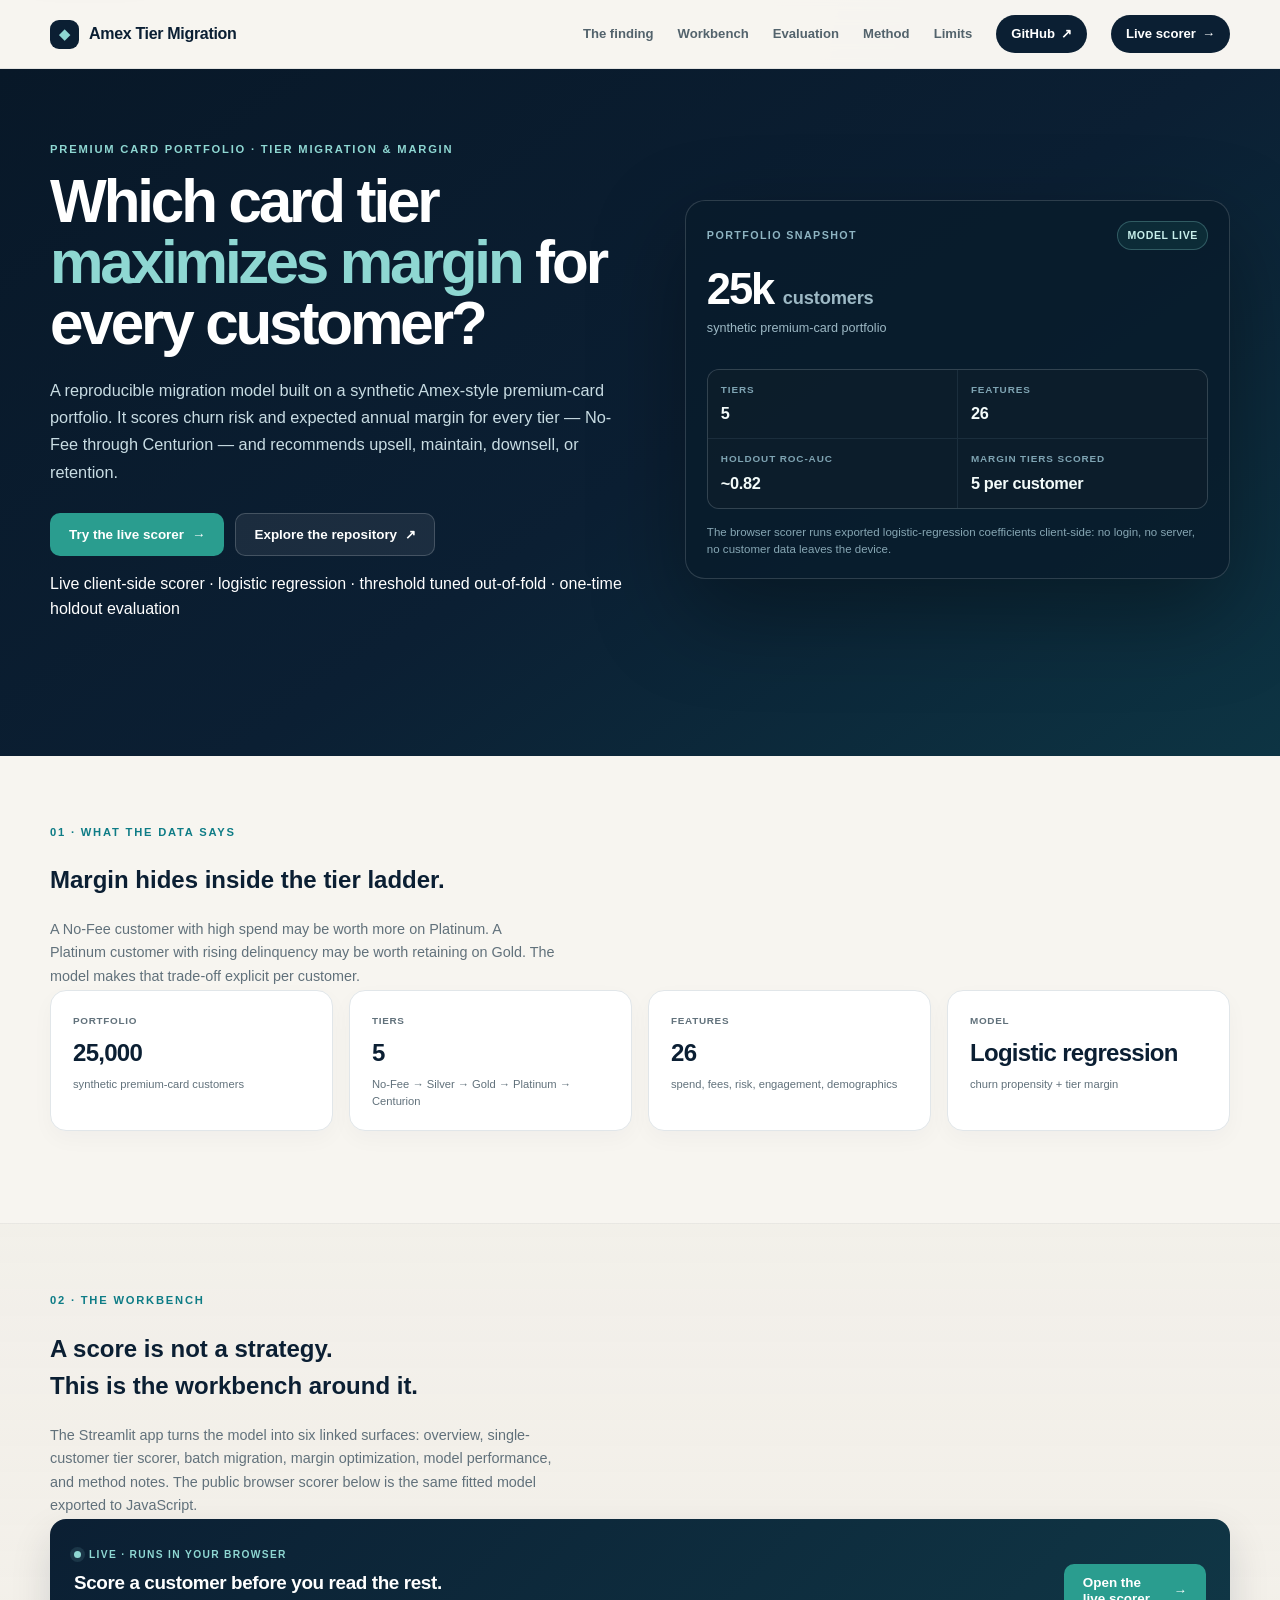
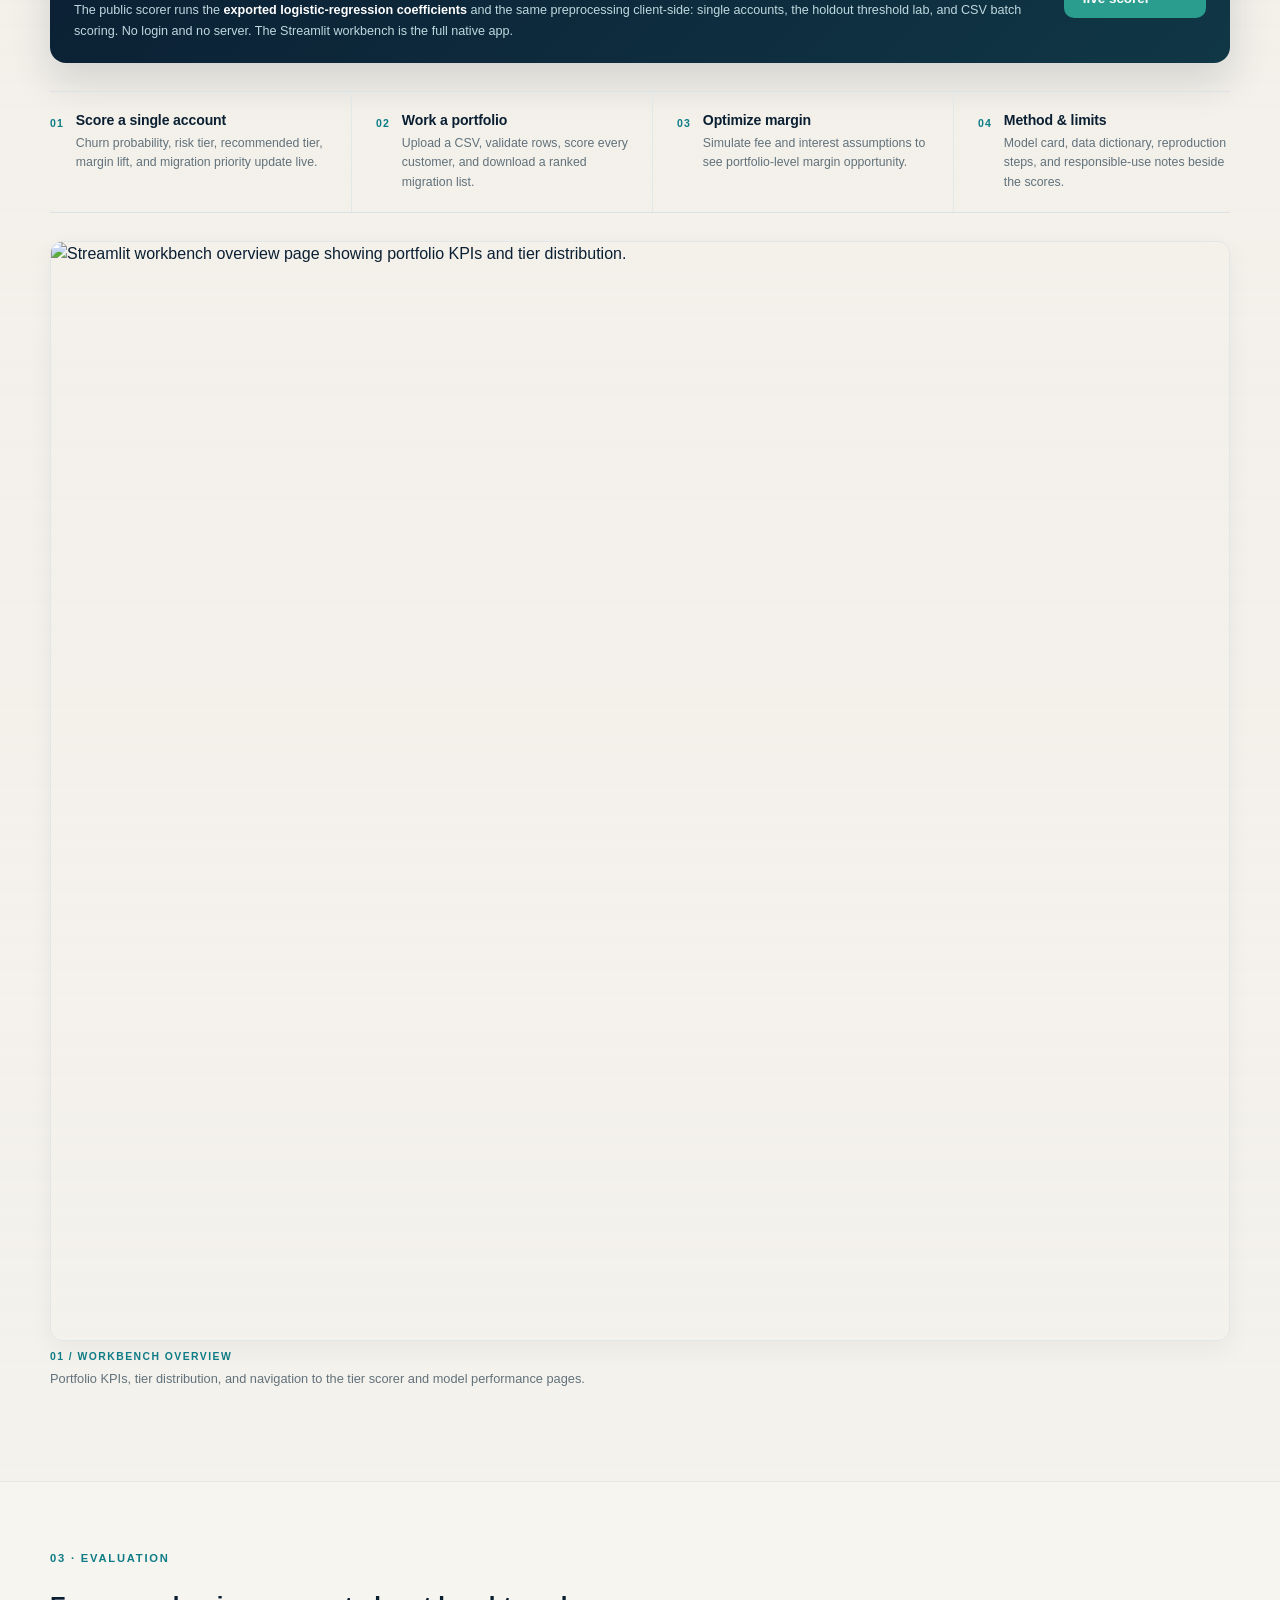
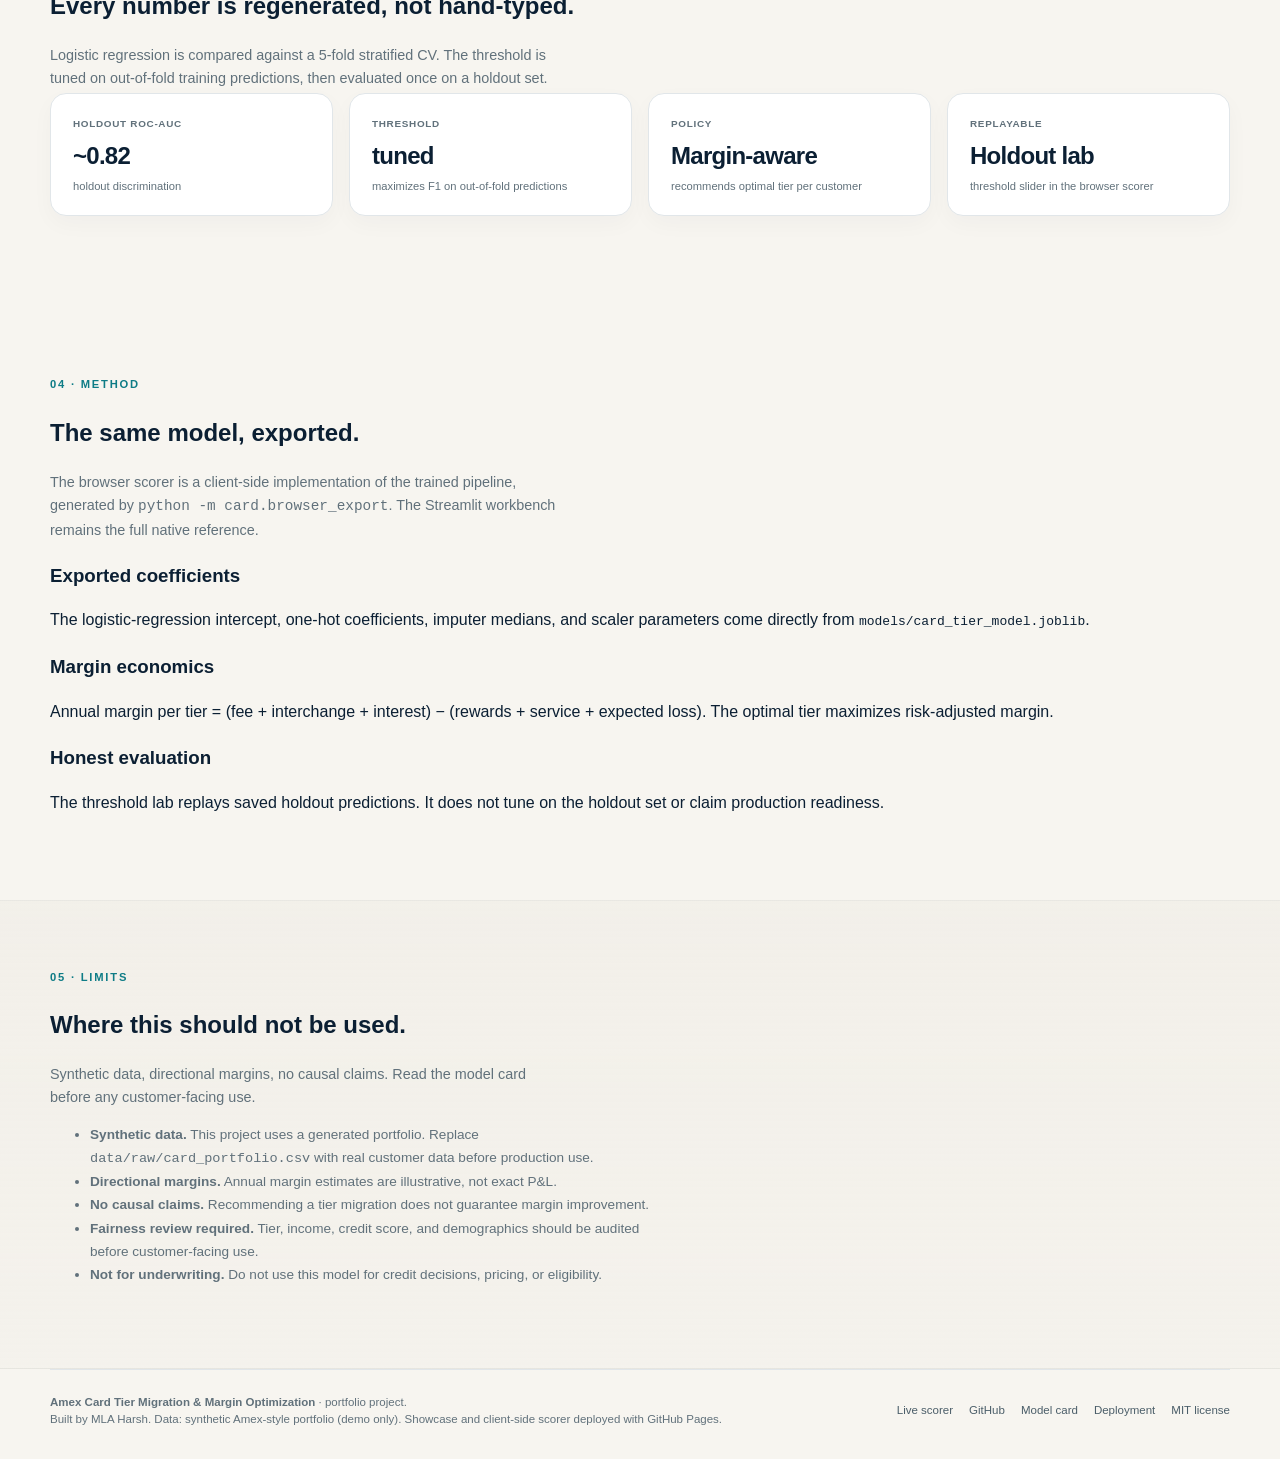
==== docs/index.html @ 5629707d "Initial commit: Amex Premium Card Tier Migration & Margin Optimization Logistic regression pipeline " ====
<!doctype html>
<html lang="en">
<head>
<meta charset="utf-8">
<meta name="viewport" content="width=device-width, initial-scale=1">
<title>Amex Card Tier Migration & Margin Optimization</title>
<meta name="description" content="Premium card tier migration and margin optimization model — logistic regression, tier economics, and a live client-side scorer.">
<meta name="theme-color" content="#0B1F33">
<meta property="og:title" content="Amex Card Tier Migration & Margin Optimization">
<meta property="og:description" content="Which card tier maximizes margin for every customer? A reproducible migration model with a live client-side scorer.">
<meta property="og:type" content="website">
<meta property="og:url" content="https://mlaharsh.github.io/amex-tier-migration/">
<meta property="og:image" content="https://mlaharsh.github.io/amex-tier-migration/assets/app_overview.png">
<meta name="twitter:card" content="summary_large_image">
<link rel="canonical" href="https://mlaharsh.github.io/amex-tier-migration/">
<style>
  :root {
    --ink: #0B1F33;
    --ink-soft: #14384B;
    --teal: #0E7C86;
    --teal-deep: #0A6570;
    --mint: #2A9D8F;
    --mint-light: #8ED7D2;
    --coral: #E76F51;
    --amber: #E9C46A;
    --orange: #F4A261;
    --cream: #F7F5F0;
    --paper: #FFFFFF;
    --muted: #61717B;
    --muted-dark: #4B5E69;
    --line: #E1E6E9;
    --line-dark: #C7D0D4;
    --max: 1180px;
    --shadow: 0 18px 50px rgba(11, 31, 51, 0.08);
    --shadow-soft: 0 8px 24px rgba(11, 31, 51, 0.05);
    --font: "Segoe UI", "Inter", -apple-system, BlinkMacSystemFont, "Helvetica Neue", Arial, sans-serif;
    --mono: "Cascadia Code", "SFMono-Regular", Consolas, "Liberation Mono", monospace;
  }
  * { box-sizing: border-box; }
  html { scroll-behavior: smooth; }
  body {
    margin: 0;
    background: radial-gradient(circle at 92% 2%, rgba(42, 157, 143, 0.08), transparent 28rem), var(--cream);
    color: var(--ink);
    font-family: var(--font);
    line-height: 1.55;
    -webkit-font-smoothing: antialiased;
  }
  img { max-width: 100%; display: block; }
  a { color: inherit; text-decoration: none; }
  ::selection { background: rgba(42, 157, 143, 0.24); }
  :focus-visible { outline: 3px solid rgba(14, 124, 134, 0.42); outline-offset: 3px; }
  .wrap { width: min(var(--max), calc(100% - 48px)); margin-inline: auto; }
  .skip {
    position: absolute; left: 16px; top: -100px; z-index: 100;
    background: var(--paper); color: var(--ink); padding: 10px 16px;
    border-radius: 8px; text-decoration: none; font-weight: 700;
    box-shadow: var(--shadow); transition: top 0.2s ease;
  }
  .skip:focus { top: 14px; }
  .site-header {
    position: sticky; top: 0; z-index: 50;
    background: rgba(247, 245, 240, 0.92);
    border-bottom: 1px solid rgba(11, 31, 51, 0.08);
    backdrop-filter: blur(14px); -webkit-backdrop-filter: blur(14px);
  }
  .header-inner { min-height: 68px; display: flex; align-items: center; justify-content: space-between; gap: 24px; }
  .brand { display: inline-flex; align-items: center; gap: 10px; text-decoration: none; font-weight: 750; letter-spacing: -0.02em; font-size: 1rem; white-space: nowrap; }
  .brand-mark { width: 29px; height: 29px; display: grid; place-items: center; border-radius: 9px; background: var(--ink); color: var(--mint-light); font-size: 0.88rem; line-height: 1; }
  .nav { display: flex; align-items: center; gap: 24px; font-size: 0.82rem; font-weight: 600; }
  .nav a { color: #53636c; transition: color 0.18s ease; }
  .nav a:hover, .nav a:focus-visible { color: var(--teal); }
  .nav-cta {
    display: inline-flex; align-items: center; gap: 6px;
    background: var(--ink); color: #ffffff !important; border-radius: 999px;
    padding: 9px 15px; transition: background 0.18s ease;
  }
  .nav-cta:hover { background: var(--teal); }
  .hero {
    position: relative; overflow: hidden; background: #081828;
    color: #ffffff; padding: 72px 0 64px;
  }
  .hero::before {
    content: ""; position: absolute; inset: 0;
    background: linear-gradient(145deg, #081828 0%, #0B1F33 54%, #0D3443 100%);
    pointer-events: none;
  }
  .hero-grid { position: relative; display: grid; grid-template-columns: 1.03fr 0.97fr; gap: 56px; align-items: center; padding-bottom: 54px; }
  .hero-copy { animation: rise 0.7s ease both; }
  .eyebrow { margin: 0 0 14px; color: var(--teal); font-size: 0.7rem; font-weight: 750; letter-spacing: 0.16em; text-transform: uppercase; }
  .eyebrow-light { color: var(--mint-light); }
  .hero h1 { max-width: 760px; margin: 0 0 22px; font-size: clamp(2.55rem, 4.7vw, 4.15rem); font-weight: 760; line-height: 1.01; letter-spacing: -0.052em; color: #ffffff; }
  .h1-accent { color: var(--mint-light); }
  .hero-lead { max-width: 620px; margin: 0; color: #c8dce3; font-size: 1.02rem; line-height: 1.68; }
  .hero-actions { display: flex; flex-wrap: wrap; gap: 11px; margin-top: 27px; }
  .btn {
    display: inline-flex; align-items: center; justify-content: center; gap: 8px;
    min-height: 43px; padding: 10px 18px; border: 1px solid transparent;
    border-radius: 10px; font-family: var(--font); font-size: 0.84rem;
    font-weight: 700; line-height: 1.2; text-decoration: none; cursor: pointer;
    transition: background 0.18s ease, transform 0.18s ease;
  }
  .btn:hover { transform: translateY(-1px); }
  .btn-primary { background: var(--mint); color: #ffffff; }
  .btn-primary:hover { background: #238779; }
  .btn-ghost { background: rgba(255, 255, 255, 0.07); border-color: rgba(255, 255, 255, 0.18); color: #ffffff; }
  .btn-ghost:hover { background: rgba(255, 255, 255, 0.13); }
  .hero-visual { animation: rise 0.8s 0.08s ease both; }
  .hero-panel {
    position: relative; overflow: hidden; border: 1px solid rgba(255, 255, 255, 0.15);
    border-radius: 20px; background: rgba(9, 28, 43, 0.84);
    box-shadow: 0 34px 90px rgba(0, 0, 0, 0.35);
  }
  .hero-panel-top { position: relative; display: flex; align-items: center; justify-content: space-between; gap: 12px; padding: 20px 21px 0; }
  .hero-panel-label { margin: 0; color: #8eb4c2; font-size: 0.67rem; font-weight: 700; letter-spacing: 0.13em; text-transform: uppercase; }
  .live-chip {
    display: inline-flex; align-items: center; gap: 7px; padding: 5px 9px;
    border: 1px solid rgba(142, 215, 210, 0.28); border-radius: 999px;
    background: rgba(42, 157, 143, 0.12); color: #c7efeb; font-size: 0.66rem;
    font-weight: 700; letter-spacing: 0.06em; text-transform: uppercase;
  }
  .hero-metric { position: relative; padding: 18px 21px 10px; }
  .hero-metric-value { display: block; color: #ffffff; font-size: clamp(2rem, 3.4vw, 2.8rem); font-weight: 760; line-height: 1; letter-spacing: -0.05em; }
  .hero-metric-label { display: block; margin-top: 8px; color: #9db9c5; font-size: 0.79rem; }
  .hero-mini-grid {
    position: relative; display: grid; grid-template-columns: repeat(2, minmax(0, 1fr)); gap: 1px;
    margin: 20px 21px 0; overflow: hidden; border: 1px solid rgba(255, 255, 255, 0.1);
    border-radius: 12px; background: rgba(255, 255, 255, 0.08);
  }
  .hero-mini { padding: 12px 13px; background: rgba(8, 24, 38, 0.76); }
  .hero-mini span { display: block; color: #7fa4b3; font-size: 0.62rem; font-weight: 700; letter-spacing: 0.09em; text-transform: uppercase; }
  .hero-mini strong { display: block; margin-top: 4px; color: #f3fbfa; font-size: 1.02rem; font-weight: 700; letter-spacing: -0.02em; }
  .hero-panel-foot {
    position: relative; margin: 15px 21px 19px; color: #87a7b4; font-size: 0.72rem; line-height: 1.5;
  }
  .hero-panel-foot strong { color: #dcecef; }
  .section { padding: 68px 0; }
  .section-tinted {
    background: linear-gradient(180deg, rgba(240, 237, 230, 0.66), rgba(240, 237, 230, 0.38)), var(--cream);
    border-top: 1px solid rgba(11, 31, 51, 0.05); border-bottom: 1px solid rgba(11, 31, 51, 0.05);
  }
  .section-head { display: flex; align-items: flex-end; justify-content: space-between; gap: 36px; margin-bottom: 27px; }
  .section-head h2 { margin: 0; font-size: clamp(1.75rem, 2.7vw, 2.45rem); line-height: 1.1; letter-spacing: -0.04em; }
  .section-lead { max-width: 510px; margin: 0 0 2px; color: var(--muted); font-size: 0.9rem; line-height: 1.62; }
  .feature-grid { display: grid; grid-template-columns: repeat(4, 1fr); gap: 0 24px; margin: 4px 0 28px; border-top: 1px solid #DCE2E4; border-bottom: 1px solid #DCE2E4; }
  .feature { display: flex; gap: 12px; padding: 20px 0; }
  .feature + .feature { padding-left: 24px; border-left: 1px solid #E2E7E8; }
  .feature-num { flex: 0 0 auto; color: var(--teal); font-size: 0.66rem; font-weight: 750; letter-spacing: 0.1em; padding-top: 3px; }
  .feature h3 { margin: 0 0 5px; font-size: 0.88rem; line-height: 1.25; letter-spacing: -0.01em; }
  .feature p { margin: 0; color: var(--muted); font-size: 0.77rem; line-height: 1.55; }
  .metric-grid { display: grid; grid-template-columns: repeat(4, 1fr); gap: 16px; margin-bottom: 24px; }
  .metric-card { padding: 22px 22px 20px; border: 1px solid var(--line); border-radius: 16px; background: var(--paper); box-shadow: 0 8px 22px rgba(11, 31, 51, 0.03); }
  .metric-label { color: var(--muted); font-size: 0.62rem; font-weight: 650; letter-spacing: 0.07em; text-transform: uppercase; }
  .metric-value { color: var(--ink); font-size: 1.5rem; font-weight: 700; letter-spacing: -0.03em; margin-top: 6px; }
  .metric-detail { color: var(--muted); font-size: 0.7rem; margin-top: 4px; }
  .shot { margin-bottom: 24px; }
  .shot img { border-radius: 12px; border: 1px solid var(--line); box-shadow: var(--shadow-soft); }
  .shot figcaption { margin-top: 8px; }
  .shot-label { display: block; color: var(--teal); font-size: 0.65rem; font-weight: 750; letter-spacing: 0.14em; text-transform: uppercase; margin-bottom: 4px; }
  .shot figcaption p { margin: 0; color: var(--muted); font-size: 0.8rem; line-height: 1.55; }
  .live-banner {
    display: flex; align-items: center; justify-content: space-between; gap: 28px;
    margin: 0 0 28px; padding: 22px 24px; border-radius: 16px;
    background: linear-gradient(135deg, #0B1F33 0%, #103746 100%);
    color: #FFFFFF; box-shadow: 0 18px 40px rgba(11, 31, 51, 0.14);
  }
  .live-pill { display: inline-flex; align-items: center; gap: 8px; margin: 0 0 9px; color: var(--mint-light); font-size: 0.64rem; font-weight: 750; letter-spacing: 0.13em; text-transform: uppercase; }
  .live-dot { width: 7px; height: 7px; border-radius: 50%; background: var(--mint-light); box-shadow: 0 0 0 4px rgba(142, 215, 210, 0.12); }
  .live-banner h3 { margin: 0 0 6px; font-size: 1.18rem; line-height: 1.2; letter-spacing: -0.02em; }
  .live-banner p:last-child { margin: 0; color: #BFD8DF; font-size: 0.79rem; line-height: 1.6; }
  .live-banner p strong { color: #FFFFFF; font-weight: 650; }
  .footer { padding: 0 0 32px; color: var(--muted); font-size: 0.72rem; }
  .footer-inner { display: flex; align-items: center; justify-content: space-between; gap: 22px; padding-top: 24px; border-top: 1px solid var(--line); }
  .footer-links { display: flex; flex-wrap: wrap; gap: 16px; }
  .footer a { color: var(--muted-dark); text-decoration: none; }
  .footer a:hover { color: var(--teal-deep); }
  .sr-only { position: absolute; width: 1px; height: 1px; padding: 0; margin: -1px; overflow: hidden; clip: rect(0, 0, 0, 0); white-space: nowrap; border: 0; }
  @keyframes rise { from { opacity: 0; transform: translateY(14px); } to { opacity: 1; transform: translateY(0); } }
  @media (max-width: 1000px) {
    .hero-grid { grid-template-columns: 1fr; gap: 34px; padding-bottom: 46px; }
    .feature-grid { grid-template-columns: 1fr 1fr; }
    .feature:nth-child(3) { border-left: 0; padding-left: 0; border-top: 1px solid #E2E7E8; }
    .feature:nth-child(4) { border-top: 1px solid #E2E7E8; }
    .metric-grid { grid-template-columns: 1fr 1fr; }
  }
  @media (max-width: 760px) {
    .wrap { width: min(var(--max), calc(100% - 32px)); }
    .nav { gap: 0; }
    .nav a:not(.nav-cta) { display: none; }
    .site-header { position: relative; }
    .hero { padding-top: 48px; }
    .hero h1 { font-size: clamp(2.55rem, 11vw, 3.65rem); }
    .stat-strip, .feature-grid, .metric-grid { grid-template-columns: 1fr; }
    .feature, .feature:nth-child(3), .feature:nth-child(4) { padding: 17px 0; border-left: 0; border-top: 1px solid #E2E7E8; }
    .live-banner { align-items: flex-start; flex-direction: column; gap: 18px; padding: 20px 18px; }
    .footer-inner { align-items: flex-start; flex-direction: column; gap: 12px; }
  }
  @media (prefers-reduced-motion: reduce) {
    html { scroll-behavior: auto; }
    *, *::before, *::after { animation-duration: 0.001ms !important; animation-iteration-count: 1 !important; transition-duration: 0.001ms !important; }
  }
</style>
</head>
<body>
<a class="skip" href="#main">Skip to content</a>

<header class="site-header">
  <div class="wrap header-inner">
    <a class="brand" href="#top" aria-label="Amex Tier Migration home">
      <span class="brand-mark" aria-hidden="true">◆</span>
      <span>Amex Tier Migration</span>
    </a>
    <nav class="nav" aria-label="Primary navigation">
      <a href="#finding">The finding</a>
      <a href="#workbench">Workbench</a>
      <a href="#evaluation">Evaluation</a>
      <a href="#method">Method</a>
      <a href="#limits">Limits</a>
      <a class="nav-cta" href="https://github.com/mlaharsh/amex-tier-migration" target="_blank" rel="noreferrer">GitHub <span aria-hidden="true">↗</span></a>
      <a class="nav-cta" href="scorer.html">Live scorer <span aria-hidden="true">→</span></a>
    </nav>
  </div>
</header>

<main id="main">
  <section class="hero" id="top">
    <div class="wrap hero-grid">
      <div class="hero-copy">
        <p class="eyebrow eyebrow-light">Premium card portfolio · tier migration & margin</p>
        <h1>Which card tier <span class="h1-accent">maximizes margin</span> for every customer?</h1>
        <p class="hero-lead">
          A reproducible migration model built on a synthetic Amex-style premium-card portfolio.
          It scores churn risk and expected annual margin for every tier — No-Fee through Centurion —
          and recommends upsell, maintain, downsell, or retention.
        </p>
        <div class="hero-actions">
          <a class="btn btn-primary" href="scorer.html">Try the live scorer <span aria-hidden="true">→</span></a>
          <a class="btn btn-ghost" href="https://github.com/mlaharsh/amex-tier-migration" target="_blank" rel="noreferrer">Explore the repository <span aria-hidden="true">↗</span></a>
        </div>
        <p class="hero-note">Live client-side scorer · logistic regression · threshold tuned out-of-fold · one-time holdout evaluation</p>
      </div>

      <div class="hero-visual">
        <div class="hero-panel">
          <div class="hero-panel-top">
            <p class="hero-panel-label">Portfolio snapshot</p>
            <span class="live-chip">Model live</span>
          </div>
          <div class="hero-metric">
            <span class="hero-metric-value">25k <span style="font-size:0.42em;font-weight:600;letter-spacing:-0.01em;color:#9db9c5;">customers</span></span>
            <span class="hero-metric-label">synthetic premium-card portfolio</span>
          </div>
          <div class="hero-mini-grid">
            <div class="hero-mini"><span>Tiers</span><strong>5</strong></div>
            <div class="hero-mini"><span>Features</span><strong>26</strong></div>
            <div class="hero-mini"><span>Holdout ROC-AUC</span><strong>~0.82</strong></div>
            <div class="hero-mini"><span>Margin tiers scored</span><strong>5 per customer</strong></div>
          </div>
          <p class="hero-panel-foot">
            The browser scorer runs exported logistic-regression coefficients client-side:
            no login, no server, no customer data leaves the device.
          </p>
        </div>
      </div>
    </div>
  </section>

  <section class="section" id="finding">
    <div class="wrap">
      <div class="split-head">
        <div>
          <p class="eyebrow">01 · What the data says</p>
          <h2>Margin hides inside the tier ladder.</h2>
        </div>
        <p class="section-lead">
          A No-Fee customer with high spend may be worth more on Platinum. A Platinum customer
          with rising delinquency may be worth retaining on Gold. The model makes that trade-off
          explicit per customer.
        </p>
      </div>
      <div class="metric-grid">
        <div class="metric-card">
          <div class="metric-label">Portfolio</div>
          <div class="metric-value">25,000</div>
          <div class="metric-detail">synthetic premium-card customers</div>
        </div>
        <div class="metric-card">
          <div class="metric-label">Tiers</div>
          <div class="metric-value">5</div>
          <div class="metric-detail">No-Fee → Silver → Gold → Platinum → Centurion</div>
        </div>
        <div class="metric-card">
          <div class="metric-label">Features</div>
          <div class="metric-value">26</div>
          <div class="metric-detail">spend, fees, risk, engagement, demographics</div>
        </div>
        <div class="metric-card">
          <div class="metric-label">Model</div>
          <div class="metric-value">Logistic regression</div>
          <div class="metric-detail">churn propensity + tier margin</div>
        </div>
      </div>
    </div>
  </section>

  <section class="section section-tinted" id="workbench">
    <div class="wrap">
      <div class="split-head">
        <div>
          <p class="eyebrow">02 · The workbench</p>
          <h2>A score is not a strategy.<br>This is the workbench around it.</h2>
        </div>
        <p class="section-lead">
          The Streamlit app turns the model into six linked surfaces: overview, single-customer tier
          scorer, batch migration, margin optimization, model performance, and method notes. The public
          browser scorer below is the same fitted model exported to JavaScript.
        </p>
      </div>
      <div class="live-banner">
        <div>
          <p class="live-pill"><span class="live-dot" aria-hidden="true"></span>Live · runs in your browser</p>
          <h3>Score a customer before you read the rest.</h3>
          <p>
            The public scorer runs the <strong>exported logistic-regression coefficients</strong> and the
            same preprocessing client-side: single accounts, the holdout threshold lab, and CSV batch
            scoring. No login and no server. The Streamlit workbench is the full native app.
          </p>
        </div>
        <a class="btn btn-primary" href="scorer.html">Open the live scorer <span aria-hidden="true">→</span></a>
      </div>
      <div class="feature-grid">
        <article class="feature">
          <span class="feature-num">01</span>
          <div>
            <h3>Score a single account</h3>
            <p>Churn probability, risk tier, recommended tier, margin lift, and migration priority update live.</p>
          </div>
        </article>
        <article class="feature">
          <span class="feature-num">02</span>
          <div>
            <h3>Work a portfolio</h3>
            <p>Upload a CSV, validate rows, score every customer, and download a ranked migration list.</p>
          </div>
        </article>
        <article class="feature">
          <span class="feature-num">03</span>
          <div>
            <h3>Optimize margin</h3>
            <p>Simulate fee and interest assumptions to see portfolio-level margin opportunity.</p>
          </div>
        </article>
        <article class="feature">
          <span class="feature-num">04</span>
          <div>
            <h3>Method & limits</h3>
            <p>Model card, data dictionary, reproduction steps, and responsible-use notes beside the scores.</p>
          </div>
        </article>
      </div>
      <div class="shot">
        <img src="assets/app_overview.png" width="1440" height="1100" loading="lazy" alt="Streamlit workbench overview page showing portfolio KPIs and tier distribution.">
        <figcaption>
          <span class="shot-label">01 / Workbench overview</span>
          <p>Portfolio KPIs, tier distribution, and navigation to the tier scorer and model performance pages.</p>
        </figcaption>
      </div>
    </div>
  </section>

  <section class="section" id="evaluation">
    <div class="wrap">
      <div class="split-head">
        <div>
          <p class="eyebrow">03 · Evaluation</p>
          <h2>Every number is regenerated, not hand-typed.</h2>
        </div>
        <p class="section-lead">
          Logistic regression is compared against a 5-fold stratified CV. The threshold is tuned on
          out-of-fold training predictions, then evaluated once on a holdout set.
        </p>
      </div>
      <div class="metric-grid">
        <div class="metric-card">
          <div class="metric-label">Holdout ROC-AUC</div>
          <div class="metric-value">~0.82</div>
          <div class="metric-detail">holdout discrimination</div>
        </div>
        <div class="metric-card">
          <div class="metric-label">Threshold</div>
          <div class="metric-value">tuned</div>
          <div class="metric-detail">maximizes F1 on out-of-fold predictions</div>
        </div>
        <div class="metric-card">
          <div class="metric-label">Policy</div>
          <div class="metric-value">Margin-aware</div>
          <div class="metric-detail">recommends optimal tier per customer</div>
        </div>
        <div class="metric-card">
          <div class="metric-label">Replayable</div>
          <div class="metric-value">Holdout lab</div>
          <div class="metric-detail">threshold slider in the browser scorer</div>
        </div>
      </div>
    </div>
  </section>

  <section class="section" id="method">
    <div class="wrap">
      <div class="split-head">
        <div>
          <p class="eyebrow">04 · Method</p>
          <h2>The same model, exported.</h2>
        </div>
        <p class="section-lead">
          The browser scorer is a client-side implementation of the trained pipeline, generated by
          <code>python -m card.browser_export</code>. The Streamlit workbench remains the full native reference.
        </p>
      </div>
      <div class="method-grid">
        <article class="method-card">
          <h3>Exported coefficients</h3>
          <p>The logistic-regression intercept, one-hot coefficients, imputer medians, and scaler parameters come directly from <code>models/card_tier_model.joblib</code>.</p>
        </article>
        <article class="method-card">
          <h3>Margin economics</h3>
          <p>Annual margin per tier = (fee + interchange + interest) − (rewards + service + expected loss). The optimal tier maximizes risk-adjusted margin.</p>
        </article>
        <article class="method-card">
          <h3>Honest evaluation</h3>
          <p>The threshold lab replays saved holdout predictions. It does not tune on the holdout set or claim production readiness.</p>
        </article>
      </div>
    </div>
  </section>

  <section class="section section-tinted" id="limits">
    <div class="wrap">
      <div class="split-head">
        <div>
          <p class="eyebrow">05 · Limits</p>
          <h2>Where this should not be used.</h2>
        </div>
        <p class="section-lead">
          Synthetic data, directional margins, no causal claims. Read the model card before any customer-facing use.
        </p>
      </div>
      <ul style="color:var(--muted); font-size:0.85rem; line-height:1.7; max-width:620px;">
        <li><strong>Synthetic data.</strong> This project uses a generated portfolio. Replace <code>data/raw/card_portfolio.csv</code> with real customer data before production use.</li>
        <li><strong>Directional margins.</strong> Annual margin estimates are illustrative, not exact P&L.</li>
        <li><strong>No causal claims.</strong> Recommending a tier migration does not guarantee margin improvement.</li>
        <li><strong>Fairness review required.</strong> Tier, income, credit score, and demographics should be audited before customer-facing use.</li>
        <li><strong>Not for underwriting.</strong> Do not use this model for credit decisions, pricing, or eligibility.</li>
      </ul>
    </div>
  </section>

  <footer class="footer">
    <div class="wrap footer-inner">
      <div>
        <strong>Amex Card Tier Migration &amp; Margin Optimization</strong> · portfolio project.<br>
        Built by MLA Harsh. Data: synthetic Amex-style portfolio (demo only). Showcase and client-side scorer deployed with GitHub Pages.
      </div>
      <div class="footer-links">
        <a href="scorer.html">Live scorer</a>
        <a href="https://github.com/mlaharsh/amex-tier-migration" target="_blank" rel="noreferrer">GitHub</a>
        <a href="https://github.com/mlaharsh/amex-tier-migration/blob/master/docs/model_card.md" target="_blank" rel="noreferrer">Model card</a>
        <a href="https://github.com/mlaharsh/amex-tier-migration/blob/master/docs/deployment.md" target="_blank" rel="noreferrer">Deployment</a>
        <a href="https://github.com/mlaharsh/amex-tier-migration/blob/master/LICENSE" target="_blank" rel="noreferrer">MIT license</a>
      </div>
    </div>
  </footer>
</main>
</body>
</html>
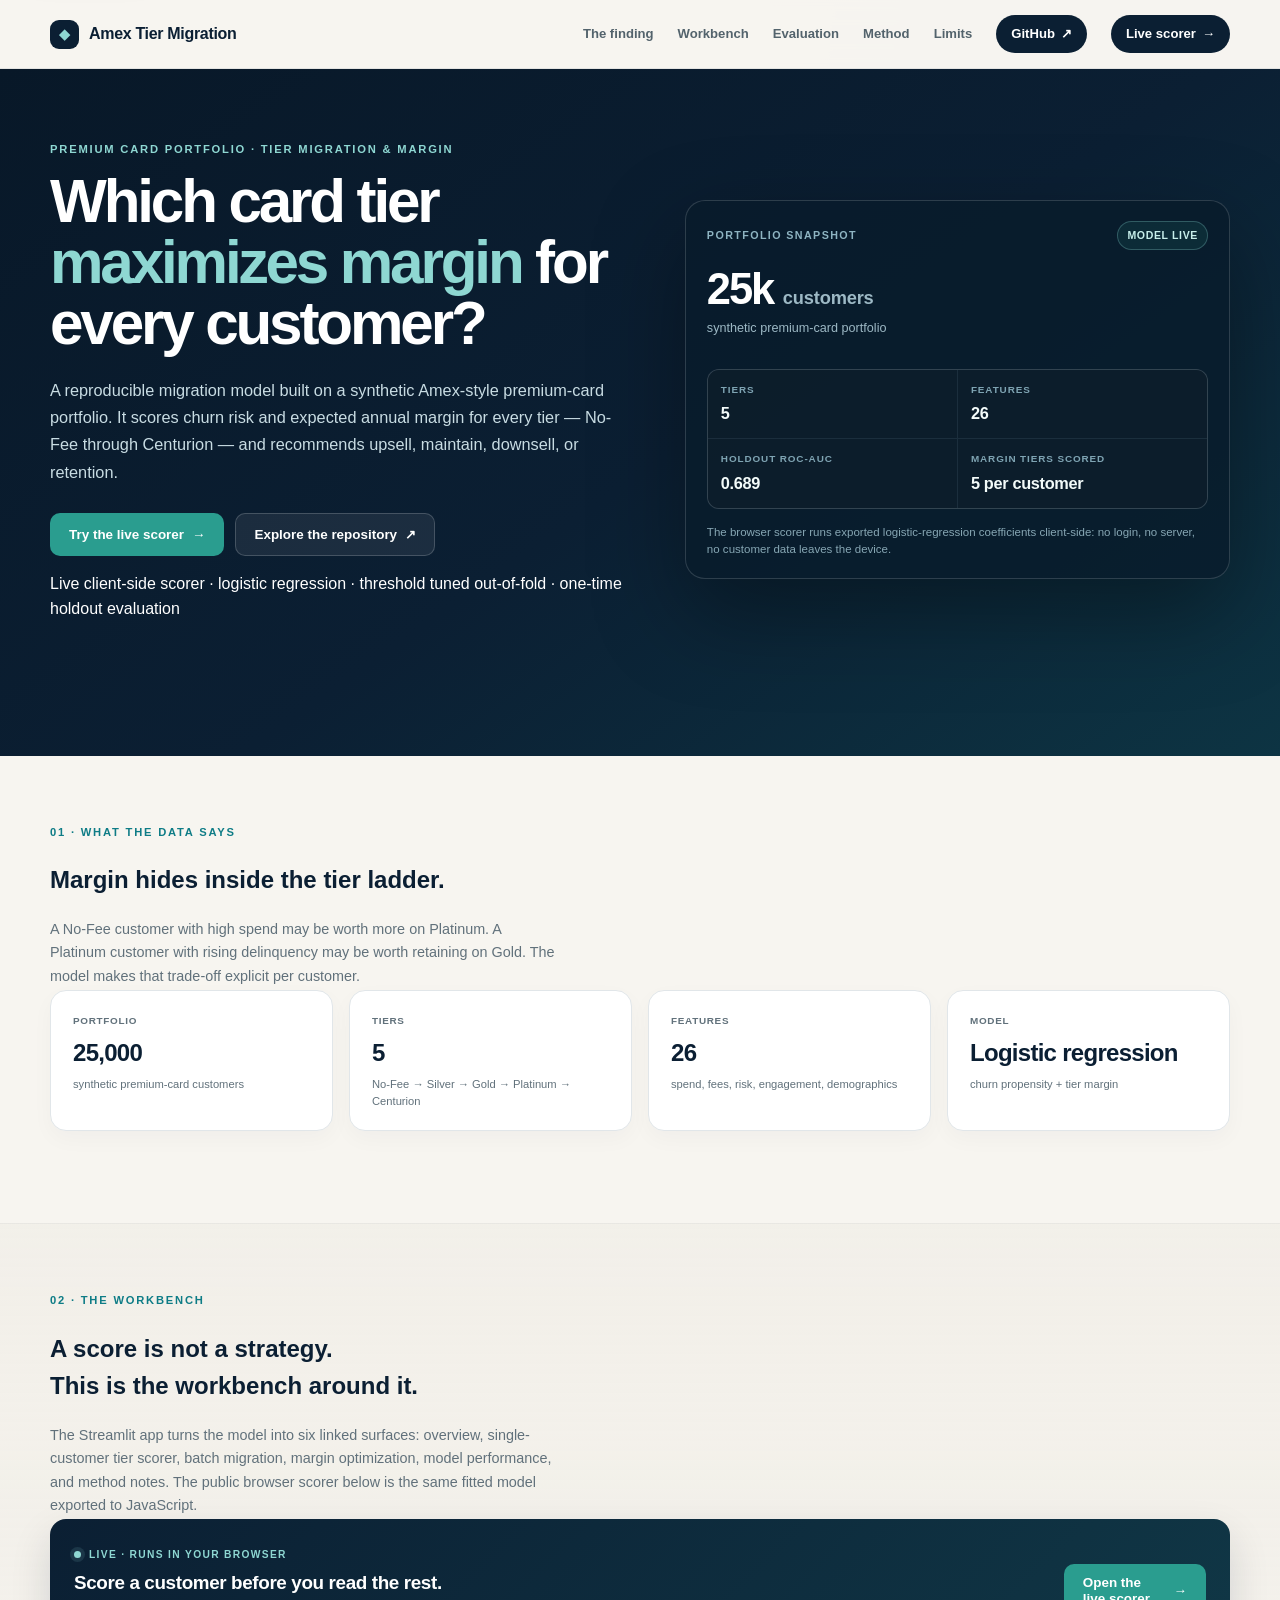
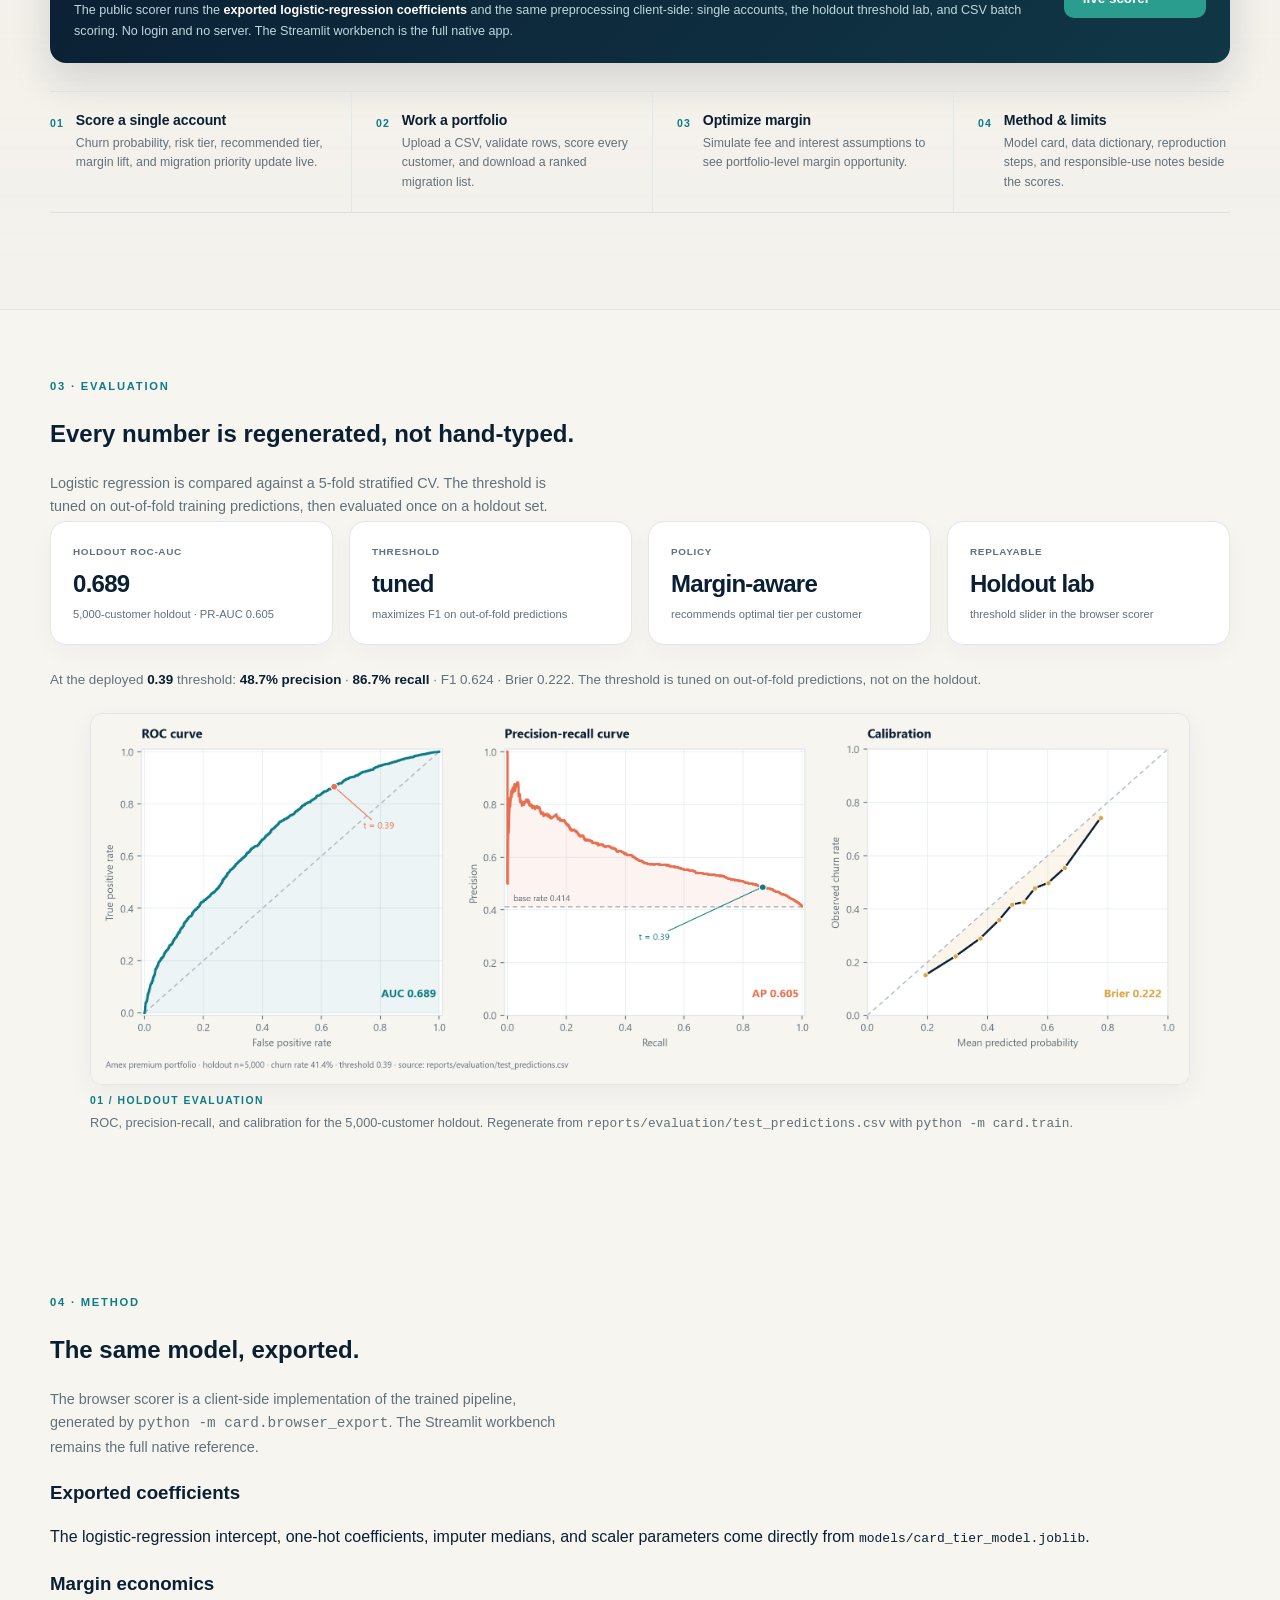
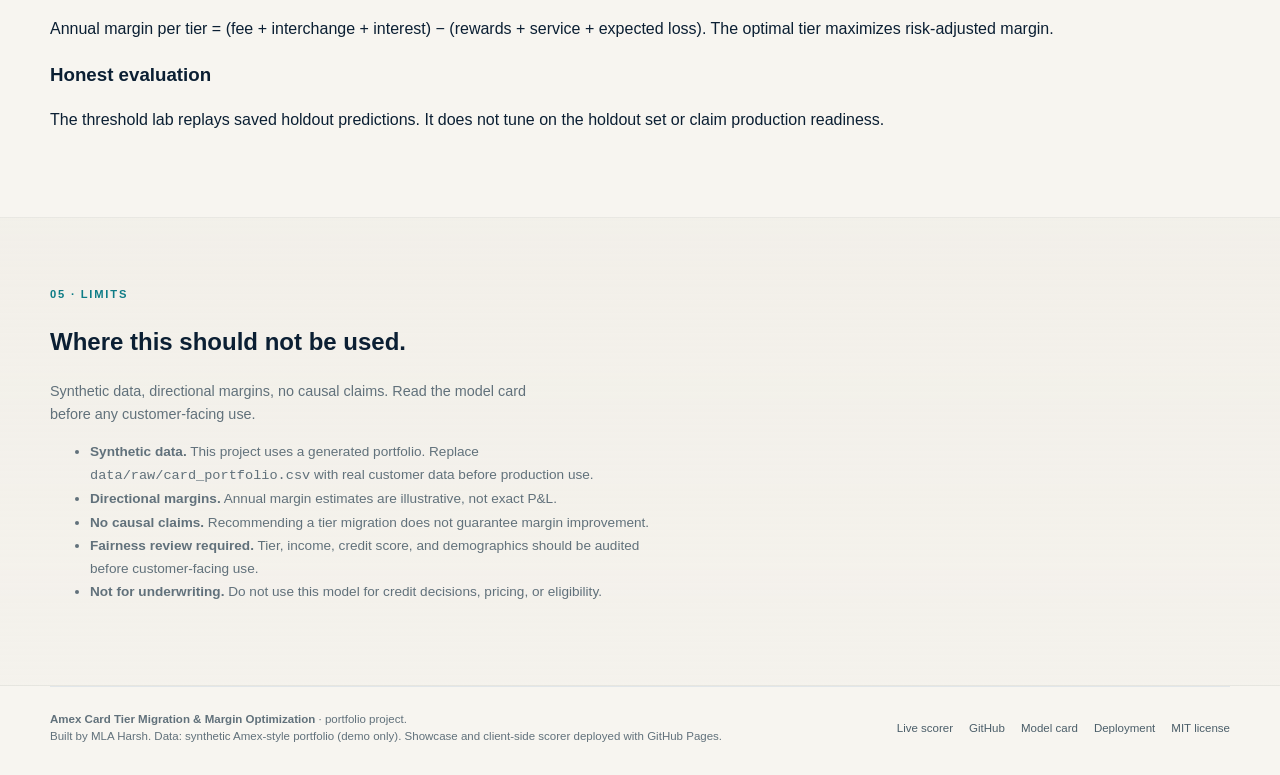
==== commit 0d21433b: "Polish showcase: real evaluation chart, accurate holdout metrics, responsive header" ====
--- a/docs/index.html
+++ b/docs/index.html
@@ -10,7 +10,7 @@
 <meta property="og:description" content="Which card tier maximizes margin for every customer? A reproducible migration model with a live client-side scorer.">
 <meta property="og:type" content="website">
 <meta property="og:url" content="https://mlaharsh.github.io/amex-tier-migration/">
-<meta property="og:image" content="https://mlaharsh.github.io/amex-tier-migration/assets/app_overview.png">
+<meta property="og:image" content="https://mlaharsh.github.io/amex-tier-migration/assets/model_performance.png">
 <meta name="twitter:card" content="summary_large_image">
 <link rel="canonical" href="https://mlaharsh.github.io/amex-tier-migration/">
 <style>
@@ -67,8 +67,8 @@
   .header-inner { min-height: 68px; display: flex; align-items: center; justify-content: space-between; gap: 24px; }
   .brand { display: inline-flex; align-items: center; gap: 10px; text-decoration: none; font-weight: 750; letter-spacing: -0.02em; font-size: 1rem; white-space: nowrap; }
   .brand-mark { width: 29px; height: 29px; display: grid; place-items: center; border-radius: 9px; background: var(--ink); color: var(--mint-light); font-size: 0.88rem; line-height: 1; }
-  .nav { display: flex; align-items: center; gap: 24px; font-size: 0.82rem; font-weight: 600; }
-  .nav a { color: #53636c; transition: color 0.18s ease; }
+  .nav { display: flex; align-items: center; gap: 24px; flex-shrink: 0; font-size: 0.82rem; font-weight: 600; }
+  .nav a { color: #53636c; white-space: nowrap; transition: color 0.18s ease; }
   .nav a:hover, .nav a:focus-visible { color: var(--teal); }
   .nav-cta {
     display: inline-flex; align-items: center; gap: 6px;
@@ -154,10 +154,13 @@
   .metric-value { color: var(--ink); font-size: 1.5rem; font-weight: 700; letter-spacing: -0.03em; margin-top: 6px; }
   .metric-detail { color: var(--muted); font-size: 0.7rem; margin-top: 4px; }
   .shot { margin-bottom: 24px; }
-  .shot img { border-radius: 12px; border: 1px solid var(--line); box-shadow: var(--shadow-soft); }
+  .shot img { width: 100%; height: auto; border-radius: 12px; border: 1px solid var(--line); box-shadow: var(--shadow-soft); }
   .shot figcaption { margin-top: 8px; }
   .shot-label { display: block; color: var(--teal); font-size: 0.65rem; font-weight: 750; letter-spacing: 0.14em; text-transform: uppercase; margin-bottom: 4px; }
   .shot figcaption p { margin: 0; color: var(--muted); font-size: 0.8rem; line-height: 1.55; }
+  .shot figcaption code { overflow-wrap: anywhere; }
+  .metric-foot { margin: 18px 0 22px; color: var(--muted); font-size: 0.84rem; line-height: 1.65; }
+  .metric-foot strong { color: var(--ink); }
   .live-banner {
     display: flex; align-items: center; justify-content: space-between; gap: 28px;
     margin: 0 0 28px; padding: 22px 24px; border-radius: 16px;
@@ -176,6 +179,10 @@
   .footer a:hover { color: var(--teal-deep); }
   .sr-only { position: absolute; width: 1px; height: 1px; padding: 0; margin: -1px; overflow: hidden; clip: rect(0, 0, 0, 0); white-space: nowrap; border: 0; }
   @keyframes rise { from { opacity: 0; transform: translateY(14px); } to { opacity: 1; transform: translateY(0); } }
+  @media (max-width: 1100px) {
+    .nav { gap: 18px; }
+    .nav a:not(.nav-cta) { display: none; }
+  }
   @media (max-width: 1000px) {
     .hero-grid { grid-template-columns: 1fr; gap: 34px; padding-bottom: 46px; }
     .feature-grid { grid-template-columns: 1fr 1fr; }
@@ -187,6 +194,10 @@
     .wrap { width: min(var(--max), calc(100% - 32px)); }
     .nav { gap: 0; }
     .nav a:not(.nav-cta) { display: none; }
+    .header-inner { gap: 12px; }
+    .brand { font-size: 0.92rem; gap: 8px; }
+    .brand-mark { width: 27px; height: 27px; }
+    .nav-cta { padding: 8px 11px; }
     .site-header { position: relative; }
     .hero { padding-top: 48px; }
     .hero h1 { font-size: clamp(2.55rem, 11vw, 3.65rem); }
@@ -194,6 +205,13 @@
     .feature, .feature:nth-child(3), .feature:nth-child(4) { padding: 17px 0; border-left: 0; border-top: 1px solid #E2E7E8; }
     .live-banner { align-items: flex-start; flex-direction: column; gap: 18px; padding: 20px 18px; }
     .footer-inner { align-items: flex-start; flex-direction: column; gap: 12px; }
+  }
+  @media (max-width: 520px) {
+    .nav-github { display: none; }
+    .header-inner { gap: 8px; }
+    .brand { font-size: 0.84rem; }
+    .brand-mark { width: 25px; height: 25px; font-size: 0.78rem; }
+    .nav-cta { padding: 8px 9px; }
   }
   @media (prefers-reduced-motion: reduce) {
     html { scroll-behavior: auto; }
@@ -216,7 +234,7 @@
       <a href="#evaluation">Evaluation</a>
       <a href="#method">Method</a>
       <a href="#limits">Limits</a>
-      <a class="nav-cta" href="https://github.com/mlaharsh/amex-tier-migration" target="_blank" rel="noreferrer">GitHub <span aria-hidden="true">↗</span></a>
+      <a class="nav-cta nav-github" href="https://github.com/mlaharsh/amex-tier-migration" target="_blank" rel="noreferrer">GitHub <span aria-hidden="true">↗</span></a>
       <a class="nav-cta" href="scorer.html">Live scorer <span aria-hidden="true">→</span></a>
     </nav>
   </div>
@@ -253,7 +271,7 @@
           <div class="hero-mini-grid">
             <div class="hero-mini"><span>Tiers</span><strong>5</strong></div>
             <div class="hero-mini"><span>Features</span><strong>26</strong></div>
-            <div class="hero-mini"><span>Holdout ROC-AUC</span><strong>~0.82</strong></div>
+            <div class="hero-mini"><span>Holdout ROC-AUC</span><strong>0.689</strong></div>
             <div class="hero-mini"><span>Margin tiers scored</span><strong>5 per customer</strong></div>
           </div>
           <p class="hero-panel-foot">
@@ -358,13 +376,6 @@
           </div>
         </article>
       </div>
-      <div class="shot">
-        <img src="assets/app_overview.png" width="1440" height="1100" loading="lazy" alt="Streamlit workbench overview page showing portfolio KPIs and tier distribution.">
-        <figcaption>
-          <span class="shot-label">01 / Workbench overview</span>
-          <p>Portfolio KPIs, tier distribution, and navigation to the tier scorer and model performance pages.</p>
-        </figcaption>
-      </div>
     </div>
   </section>
 
@@ -383,8 +394,8 @@
       <div class="metric-grid">
         <div class="metric-card">
           <div class="metric-label">Holdout ROC-AUC</div>
-          <div class="metric-value">~0.82</div>
-          <div class="metric-detail">holdout discrimination</div>
+          <div class="metric-value">0.689</div>
+          <div class="metric-detail">5,000-customer holdout · PR-AUC 0.605</div>
         </div>
         <div class="metric-card">
           <div class="metric-label">Threshold</div>
@@ -402,6 +413,18 @@
           <div class="metric-detail">threshold slider in the browser scorer</div>
         </div>
       </div>
+      <p class="metric-foot">
+        At the deployed <strong>0.39</strong> threshold: <strong>48.7% precision</strong> ·
+        <strong>86.7% recall</strong> · F1 0.624 · Brier 0.222. The threshold is tuned on
+        out-of-fold predictions, not on the holdout.
+      </p>
+      <figure class="shot">
+        <img src="assets/model_performance.png" width="2000" height="640" loading="lazy" alt="Holdout ROC curve with AUC 0.689, precision-recall curve with average precision 0.605, and calibration curve with Brier score 0.222 for the Amex tier migration model.">
+        <figcaption>
+          <span class="shot-label">01 / Holdout evaluation</span>
+          <p>ROC, precision-recall, and calibration for the 5,000-customer holdout. Regenerate from <code>reports/evaluation/test_predictions.csv</code> with <code>python -m card.train</code>.</p>
+        </figcaption>
+      </figure>
     </div>
   </section>
 
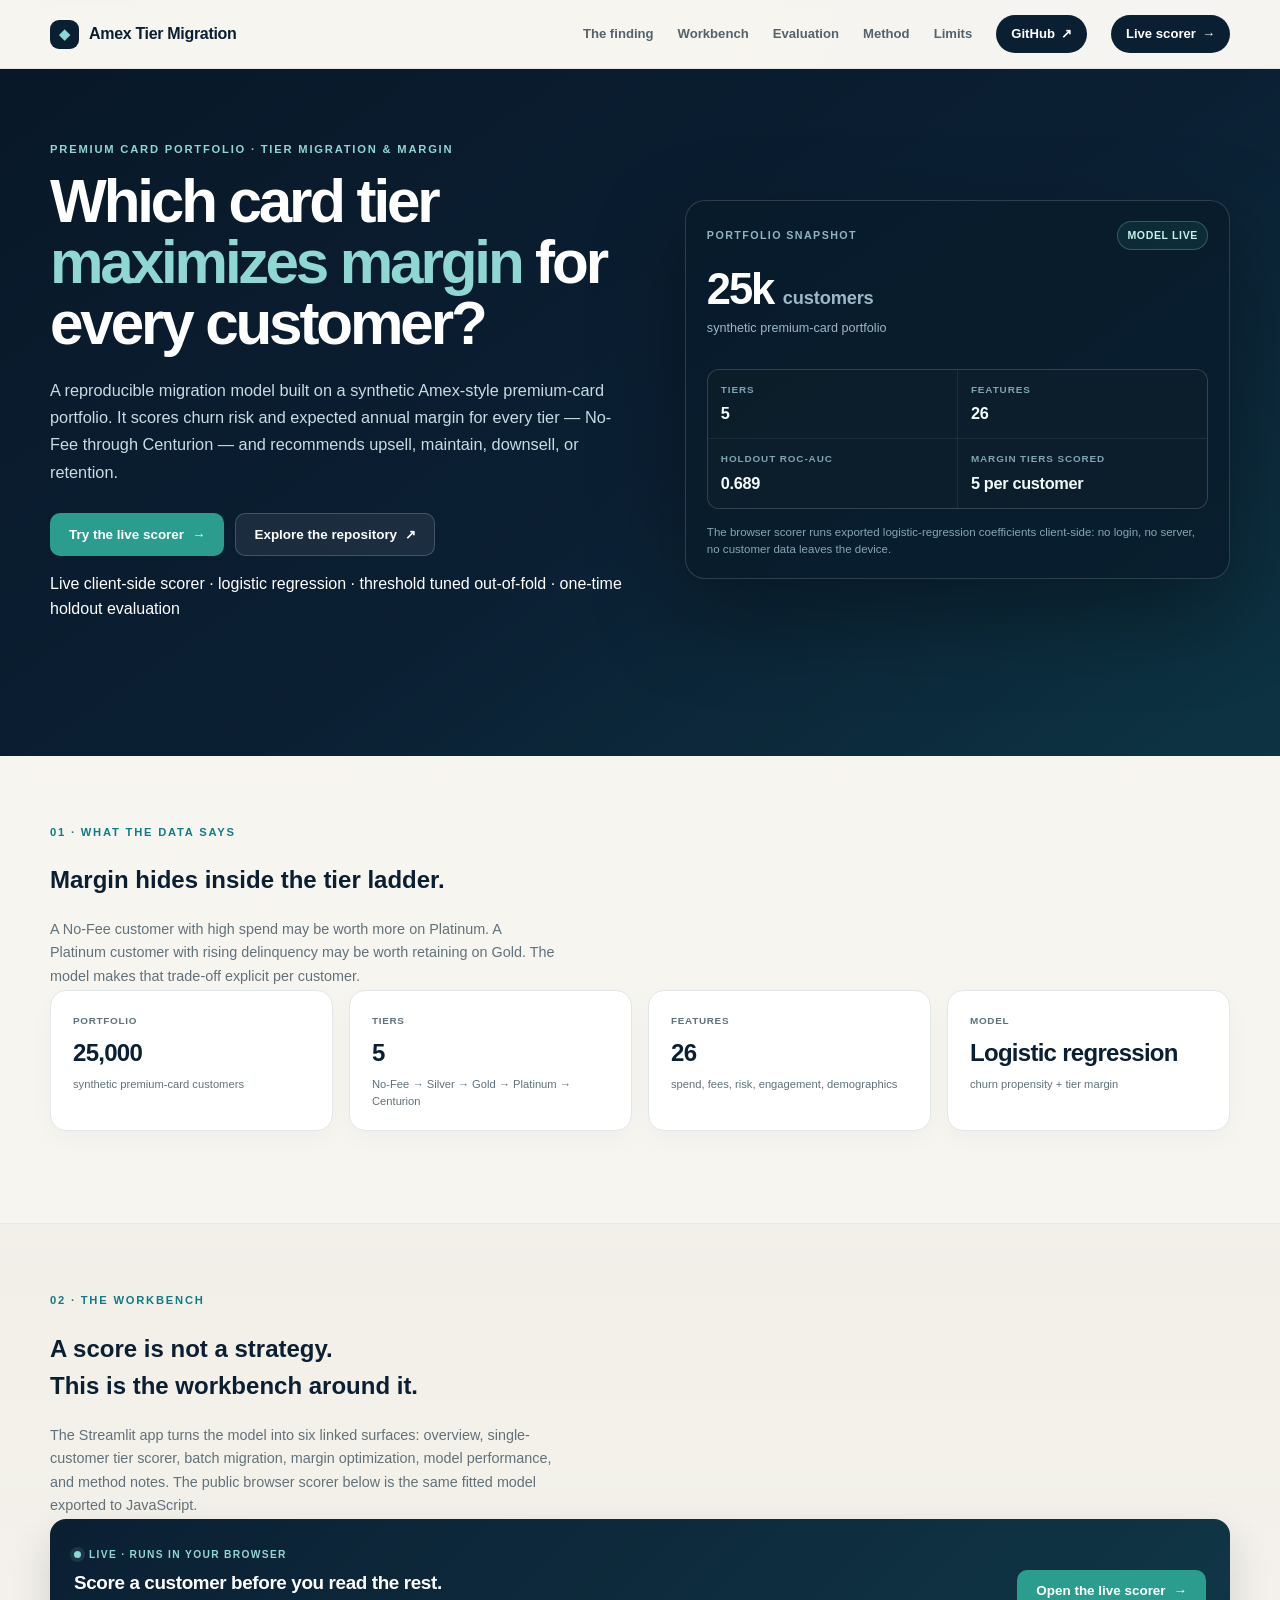
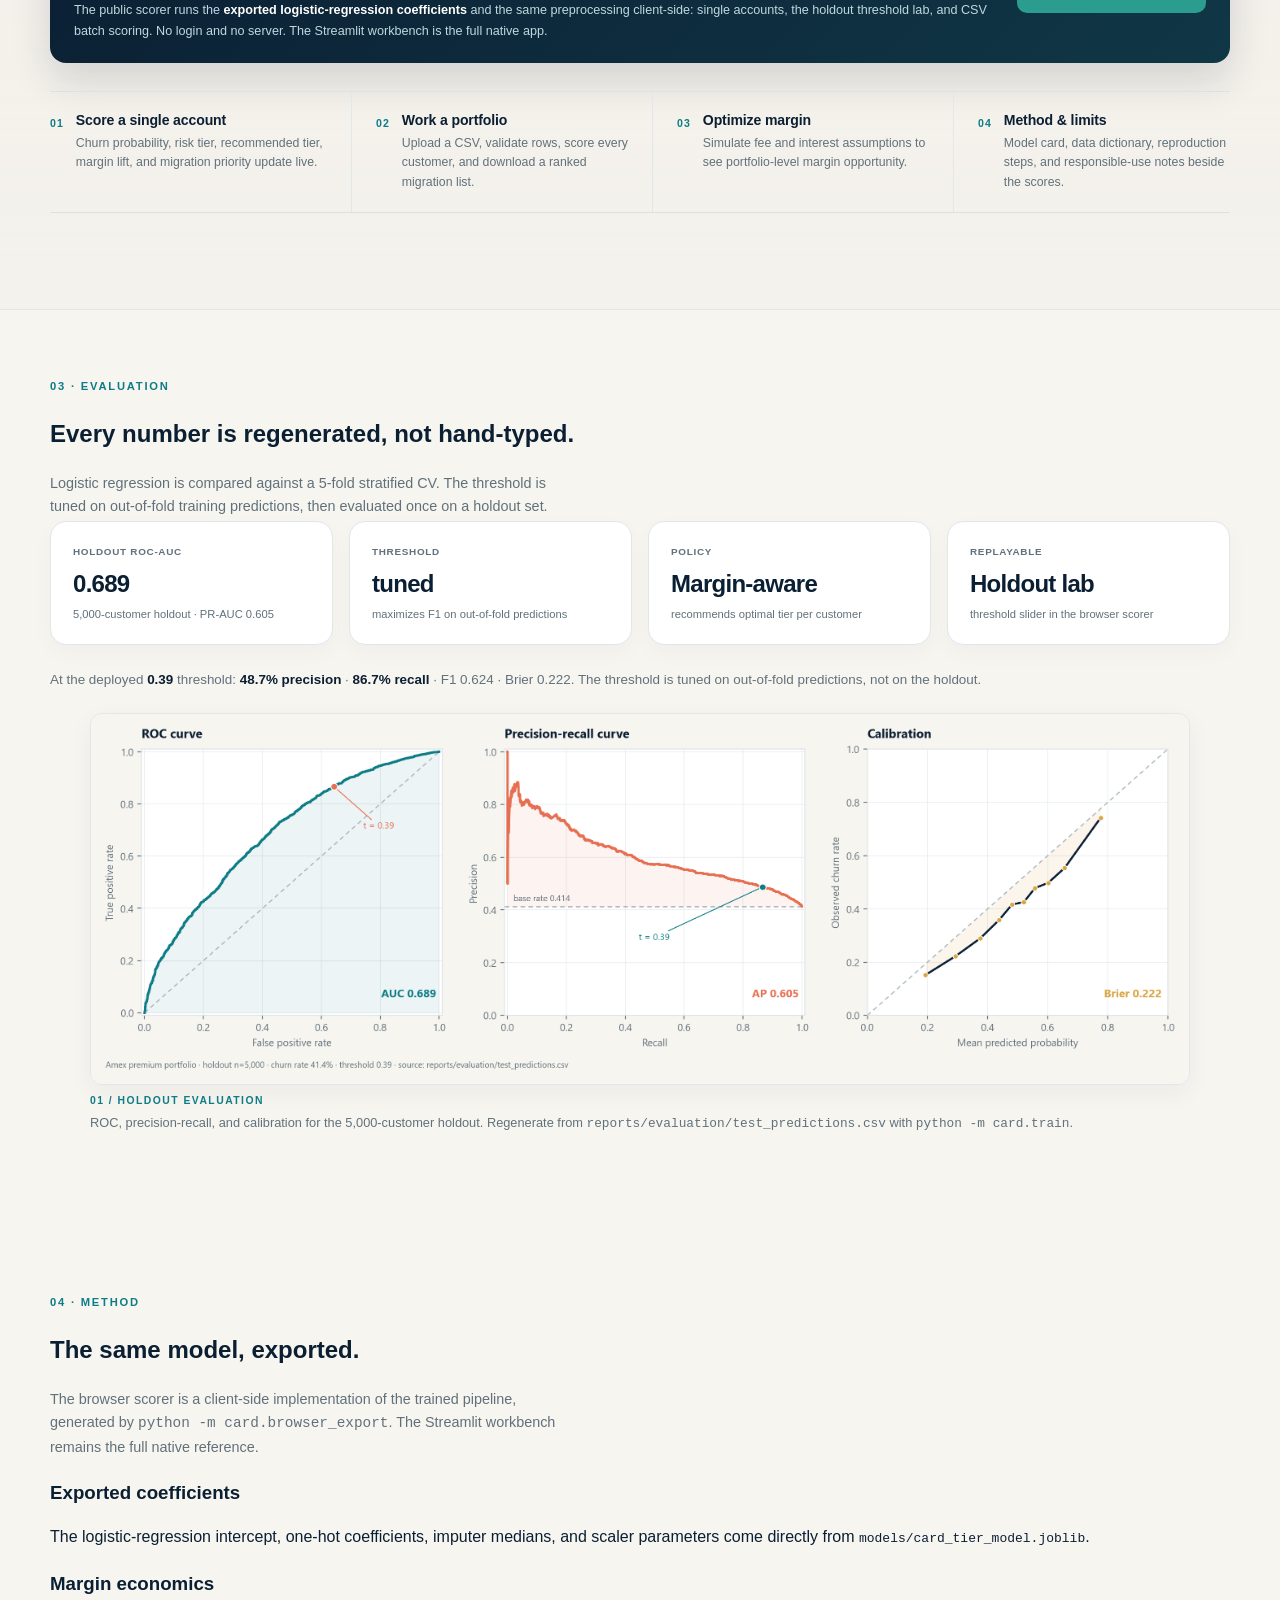
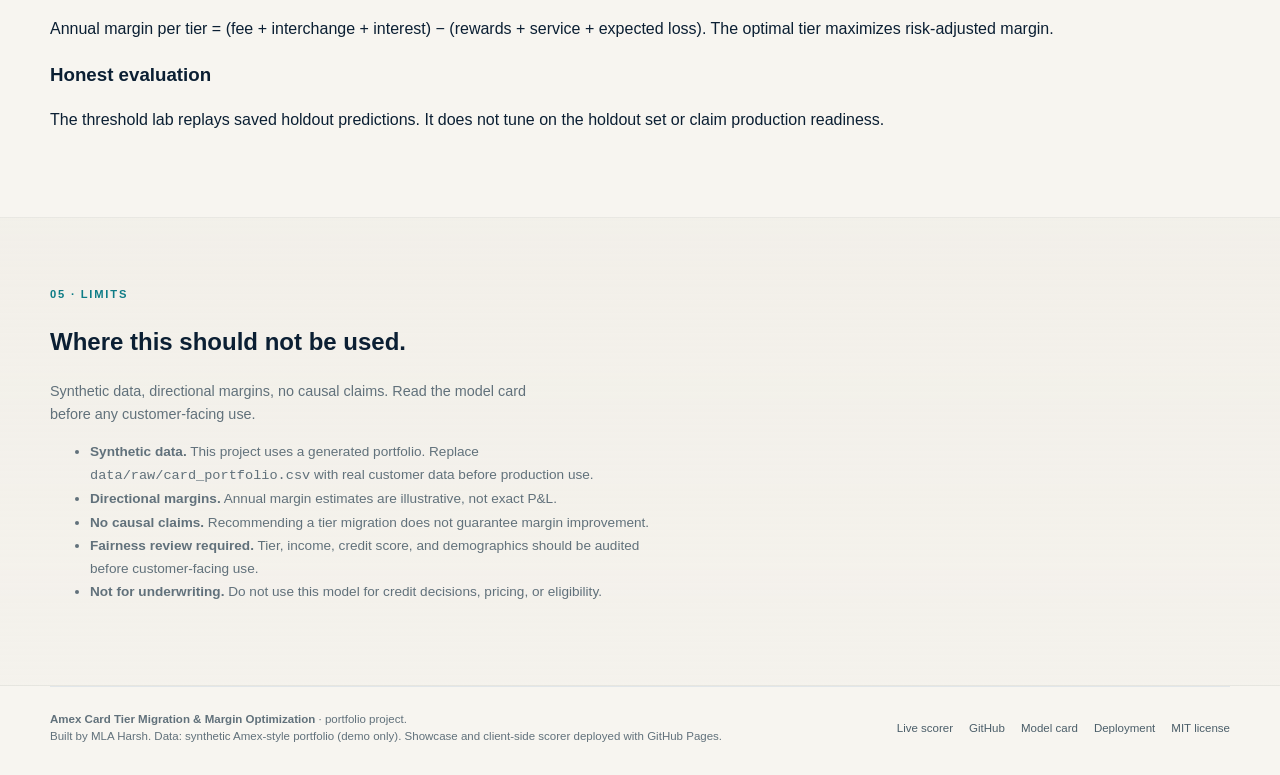
==== commit dc86e864: "Fix workbench CTA wrapping in live banner" ====
--- a/docs/index.html
+++ b/docs/index.html
@@ -167,6 +167,8 @@
     background: linear-gradient(135deg, #0B1F33 0%, #103746 100%);
     color: #FFFFFF; box-shadow: 0 18px 40px rgba(11, 31, 51, 0.14);
   }
+  .live-banner > div { flex: 1 1 auto; min-width: 0; }
+  .live-banner .btn { flex: 0 0 auto; white-space: nowrap; }
   .live-pill { display: inline-flex; align-items: center; gap: 8px; margin: 0 0 9px; color: var(--mint-light); font-size: 0.64rem; font-weight: 750; letter-spacing: 0.13em; text-transform: uppercase; }
   .live-dot { width: 7px; height: 7px; border-radius: 50%; background: var(--mint-light); box-shadow: 0 0 0 4px rgba(142, 215, 210, 0.12); }
   .live-banner h3 { margin: 0 0 6px; font-size: 1.18rem; line-height: 1.2; letter-spacing: -0.02em; }
